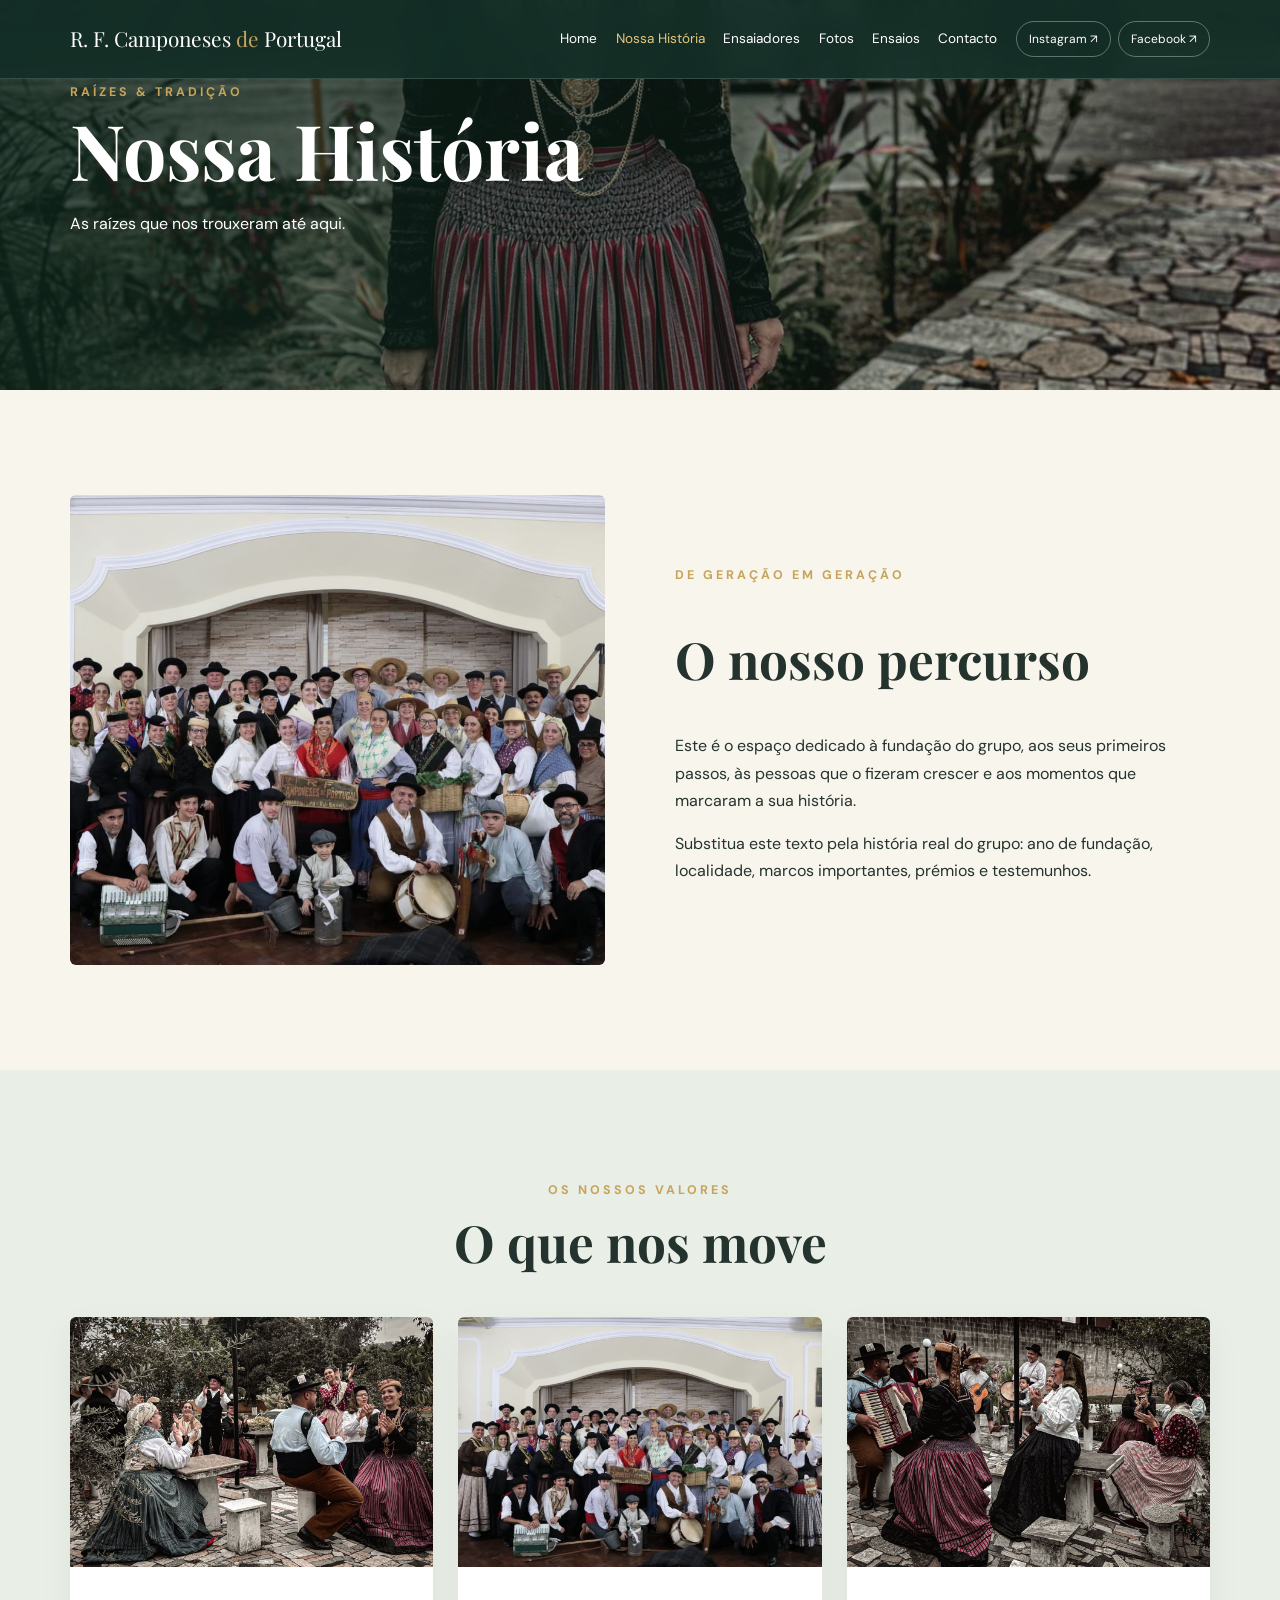
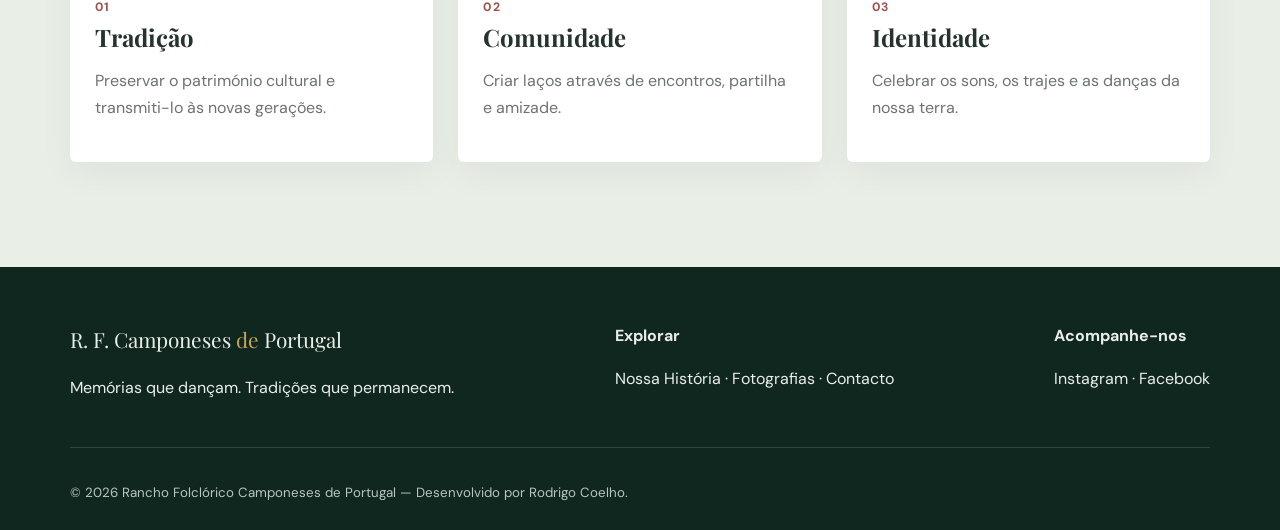
==== historia.html @ a711dc11 "Add files via upload" ====
<!doctype html>
<html lang="pt-PT">
  <head>
    <meta charset="UTF-8" />
    <meta name="viewport" content="width=device-width, initial-scale=1" />
    <meta name="theme-color" content="#244b3b" />
    <meta
      name="description"
      content="Raízes & Tradição — dança, música e cultura popular."
    />
    <title>R.F.Camponeses de Portugal</title>
    <link
      rel="shortcut icon"
      href="icons/brasaocamponeses.png"
      type="image/x-icon"
    />
    <link rel="stylesheet" href="style.css" />
  </head>
  <body>
    <div id="header"></div>
    <main>
      <section class="page-hero" data-bg="hero3">
        <div class="container">
          <span class="eyebrow">Raízes & Tradição</span>
          <h1>Nossa História</h1>
          <p>As raízes que nos trouxeram até aqui.</p>
        </div>
      </section>
      <section class="section">
        <div class="container split">
          <img data-img="group" alt="Comunidade e tradição" class="reveal" />
          <div class="reveal">
            <span class="eyebrow">De geração em geração</span>
            <h2>O nosso percurso</h2>
            <p>
              Este é o espaço dedicado à fundação do grupo, aos seus primeiros
              passos, às pessoas que o fizeram crescer e aos momentos que
              marcaram a sua história.
            </p>
            <p>
              Substitua este texto pela história real do grupo: ano de fundação,
              localidade, marcos importantes, prémios e testemunhos.
            </p>
          </div>
        </div>
      </section>
      <section class="section tinted">
        <div class="container">
          <div class="section-head">
            <span class="eyebrow">Os nossos valores</span>
            <h2>O que nos move</h2>
          </div>
          <div class="grid">
            <article class="card reveal">
              <img data-img="dance" alt="Tradição" loading="lazy" />
              <div class="card-body">
                <span class="tag">01</span>
                <h3>Tradição</h3>
                <p class="muted">
                  Preservar o património cultural e transmiti-lo às novas
                  gerações.
                </p>
              </div>
            </article>
            <article class="card reveal">
              <img data-img="group" alt="Comunidade" loading="lazy" />
              <div class="card-body">
                <span class="tag">02</span>
                <h3>Comunidade</h3>
                <p class="muted">
                  Criar laços através de encontros, partilha e amizade.
                </p>
              </div>
            </article>
            <article class="card reveal">
              <img data-img="music" alt="Identidade" loading="lazy" />
              <div class="card-body">
                <span class="tag">03</span>
                <h3>Identidade</h3>
                <p class="muted">
                  Celebrar os sons, os trajes e as danças da nossa terra.
                </p>
              </div>
            </article>
          </div>
        </div>
      </section>
    </main>
    <div id="footer"></div>
    <script src="script.js" defer></script>
  </body>
</html>
---- style.css ----
@import url("https://fonts.googleapis.com/css2?family=DM+Sans:wght@400;500;600;700&family=Playfair+Display:wght@500;600;700&display=swap");
:root {
  --green: #244b3b;
  --deep: #142f27;
  --red: #a34e48;
  --gold: #c6a45b;
  --cream: #f8f5ed;
  --ink: #25332e;
  --muted: #6b746d;
}
* {
  box-sizing: border-box;
}
html {
  scroll-behavior: smooth;
}
body {
  margin: 0;
  background: var(--cream);
  color: var(--ink);
  font-family: "DM Sans", sans-serif;
  line-height: 1.7;
}
h1,
h2,
h3 {
  font-family: "Playfair Display", serif;
  line-height: 1.18;
}
h1 {
  font-size: clamp(2.8rem, 6vw, 5.8rem);
}
h2 {
  font-size: clamp(2rem, 4vw, 3.5rem);
}
a {
  color: inherit;
  text-decoration: none;
}
img {
  display: block;
  width: 100%;
  object-fit: cover;
}
button,
input,
textarea {
  font: inherit;
}
button {
  cursor: pointer;
}
.container {
  width: min(1140px, 90%);
  margin: auto;
}
.header {
  position: fixed;
  inset: 0 0 auto;
  z-index: 100;
  background: rgba(20, 47, 39, 0.93);
  backdrop-filter: blur(14px);
  color: white;
  border-bottom: 1px solid #ffffff25;
}
.nav {
  min-height: 78px;
  display: flex;
  align-items: center;
  justify-content: space-between;
  gap: 1.2rem;
}
.brand {
  font-family: "Playfair Display", serif;
  font-size: 1.3rem;
  white-space: nowrap;
}
.brand span {
  color: var(--gold);
}
.nav-links {
  display: flex;
  align-items: center;
  gap: 1.15rem;
}
.nav-links > a {
  font-size: 0.85rem;
  transition: color 0.2s;
}
.nav-links > a:hover,
.nav-links > a.active {
  color: #e4c87c;
}
.socials {
  display: flex;
  gap: 0.45rem;
}
.socials a {
  border: 1px solid #ffffff55;
  border-radius: 30px;
  padding: 0.4rem 0.75rem;
  font-size: 0.75rem;
}
.menu-toggle {
  display: none;
  background: none;
  color: white;
  border: 0;
  font-size: 1.7rem;
}
.hero {
  height: min(820px, 100svh);
  min-height: 560px;
  position: relative;
  overflow: hidden;
  color: white;
  background: var(--deep);
}
.slide {
  position: absolute;
  inset: 0;
  opacity: 0;
  transition: opacity 1.1s ease;
  background-position: center;
  background-size: cover;
  transform: scale(1.05);
}
.slide.active {
  opacity: 1;
  animation: zoom 8s ease-out forwards;
}
@keyframes zoom {
  to {
    transform: scale(1);
  }
}
.hero:after,
.page-hero:after {
  content: "";
  position: absolute;
  inset: 0;
  background: linear-gradient(
    90deg,
    rgba(13, 39, 29, 0.8),
    rgba(13, 39, 29, 0.16)
  );
}
.hero-content {
  position: absolute;
  z-index: 2;
  left: max(5%, calc((100% - 1140px) / 2));
  top: 50%;
  transform: translateY(-43%);
  max-width: 720px;
}
.eyebrow {
  letter-spacing: 0.24em;
  text-transform: uppercase;
  font-size: 0.78rem;
  font-weight: 700;
  color: var(--gold);
}
.hero h1 {
  margin: 1rem 0;
}
.hero p {
  font-size: 1.15rem;
  max-width: 550px;
}
.btn {
  display: inline-flex;
  align-items: center;
  justify-content: center;
  padding: 0.85rem 1.6rem;
  background: var(--red);
  color: white;
  border: 1px solid var(--red);
  border-radius: 3px;
  transition: 0.25s;
}
.btn:hover {
  background: var(--green);
  border-color: var(--green);
  transform: translateY(-3px);
}
.btn-outline {
  background: transparent;
  border-color: var(--gold);
}
.hero-controls {
  position: absolute;
  z-index: 3;
  bottom: 35px;
  right: 5%;
  display: flex;
  gap: 10px;
}
.hero-controls button {
  border: 1px solid #ffffff88;
  background: #18382f88;
  color: white;
  width: 42px;
  height: 42px;
  border-radius: 50%;
}
.section {
  padding: 105px 0;
}
.section-head {
  text-align: center;
  max-width: 700px;
  margin: 0 auto 45px;
}
.section-head h2 {
  margin: 0.6rem 0;
}
.section-head p,
.muted {
  color: var(--muted);
}
.grid {
  display: grid;
  grid-template-columns: repeat(3, 1fr);
  gap: 25px;
}
.card {
  background: white;
  border-radius: 6px;
  overflow: hidden;
  box-shadow: 0 12px 35px #18372b0d;
  transition:
    transform 0.3s,
    box-shadow 0.3s;
}
.card:hover {
  transform: translateY(-8px);
  box-shadow: 0 18px 35px #18372b20;
}
.card img {
  height: 250px;
}
.card-body {
  padding: 25px;
}
.card h3 {
  font-size: 1.5rem;
  margin: 0.2rem 0;
}
.tag {
  font-size: 0.76rem;
  letter-spacing: 0.12em;
  text-transform: uppercase;
  color: var(--red);
  font-weight: 700;
}
.split {
  display: grid;
  grid-template-columns: 1fr 1fr;
  gap: 70px;
  align-items: center;
}
.split img {
  height: 470px;
  border-radius: 6px;
}
.tinted {
  background: #e9eee7;
}
.dark {
  background: var(--deep);
  color: white;
}
.dark .muted,
.dark .section-head p {
  color: #cad7cd;
}
.agenda-item {
  display: flex;
  justify-content: space-between;
  align-items: center;
  gap: 15px;
  border-bottom: 1px solid #d9ded5;
  padding: 22px 0;
}
.date {
  font-family: "Playfair Display", serif;
  font-size: 1.7rem;
  color: var(--red);
  min-width: 95px;
}
.agenda-item strong {
  display: block;
}
.parallax {
  min-height: 360px;
  background:
    linear-gradient(#17372e99, #17372eaa),
    url("images/fotografias/9.jpeg")
      center/cover fixed;
  display: grid;
  place-items: center;
  text-align: center;
  color: white;
  padding: 70px 20px;
}
.parallax h2 {
  max-width: 780px;
}
.page-hero {
  height: 390px;
  position: relative;
  display: grid;
  align-items: end;
  color: white;
  background-position: center;
  background-size: cover;
}
.page-hero .container {
  position: relative;
  z-index: 2;
  padding-bottom: 60px;
}
.page-hero h1 {
  margin: 0;
}
.filters {
  display: flex;
  gap: 12px;
  justify-content: center;
  margin-bottom: 35px;
  flex-wrap: wrap;
}
.filter {
  background: transparent;
  border: 1px solid #b6c3b9;
  padding: 9px 23px;
  border-radius: 40px;
}
.filter.active,
.filter:hover {
  background: var(--green);
  color: white;
}
.album {
  cursor: pointer;
}
.album img {
  height: 240px;
}
.album .card-body {
  display: flex;
  justify-content: space-between;
  align-items: center;
}
.portrait img {
  height: 350px;
  object-position: center top;
}
.form {
  display: grid;
  gap: 16px;
}
.form input,
.form textarea {
  padding: 15px;
  border: 1px solid #cbd3c9;
  background: white;
  border-radius: 4px;
  width: 100%;
}
.form textarea {
  min-height: 160px;
}
.footer {
  background: #10271f;
  color: #e9eee8;
  padding: 55px 0 25px;
}
.footer-grid {
  display: flex;
  justify-content: space-between;
  gap: 35px;
  flex-wrap: wrap;
}
.footer small {
  color: #b8c7bd;
}
.back-top {
  position: fixed;
  right: 24px;
  bottom: 24px;
  z-index: 110;
  border: 0;
  background: var(--red);
  color: white;
  width: 48px;
  height: 48px;
  border-radius: 50%;
  box-shadow: 0 8px 20px #0003;
  opacity: 0;
  pointer-events: none;
  transition: 0.3s;
}
.back-top.show {
  opacity: 1;
  pointer-events: auto;
}
.reveal {
  opacity: 0;
  transform: translateY(30px);
  transition:
    opacity 0.8s,
    transform 0.8s;
}
.reveal.visible {
  opacity: 1;
  transform: none;
}
.lightbox {
  position: fixed;
  inset: 0;
  z-index: 300;
  background: #07120ff0;
  display: none;
  place-items: center;
  padding: 65px 20px;
}
.lightbox.open {
  display: grid;
}
.lightbox img {
  max-width: 100%;
  max-height: 80vh;
  width: auto;
}
.lightbox button {
  position: absolute;
  top: 20px;
  right: 25px;
  color: white;
  background: none;
  border: 0;
  font-size: 2rem;
}
.notice {
  font-size: 0.85rem;
  color: var(--muted);
}
@media (max-width: 950px) {
  .menu-toggle {
    display: block;
  }
  .nav-links {
    display: none;
    position: absolute;
    top: 78px;
    left: 0;
    right: 0;
    padding: 22px 5%;
    background: var(--deep);
    flex-direction: column;
    align-items: stretch;
  }
  .nav-links.open {
    display: flex;
  }
  .socials {
    justify-content: center;
  }
  .grid {
    grid-template-columns: repeat(2, 1fr);
  }
  .split {
    gap: 30px;
  }
}
@media (max-width: 640px) {
  .hero {
    min-height: 610px;
  }
  .hero-content {
    right: 5%;
  }
  .grid,
  .split {
    grid-template-columns: 1fr;
  }
  .section {
    padding: 70px 0;
  }
  .split img {
    height: 320px;
  }
  .page-hero {
    height: 320px;
  }
  .agenda-item {
    align-items: flex-start;
  }
  .date {
    min-width: 75px;
    font-size: 1.35rem;
  }
  .card img {
    height: 230px;
  }
  .parallax {
    background-attachment: scroll;
  }
}
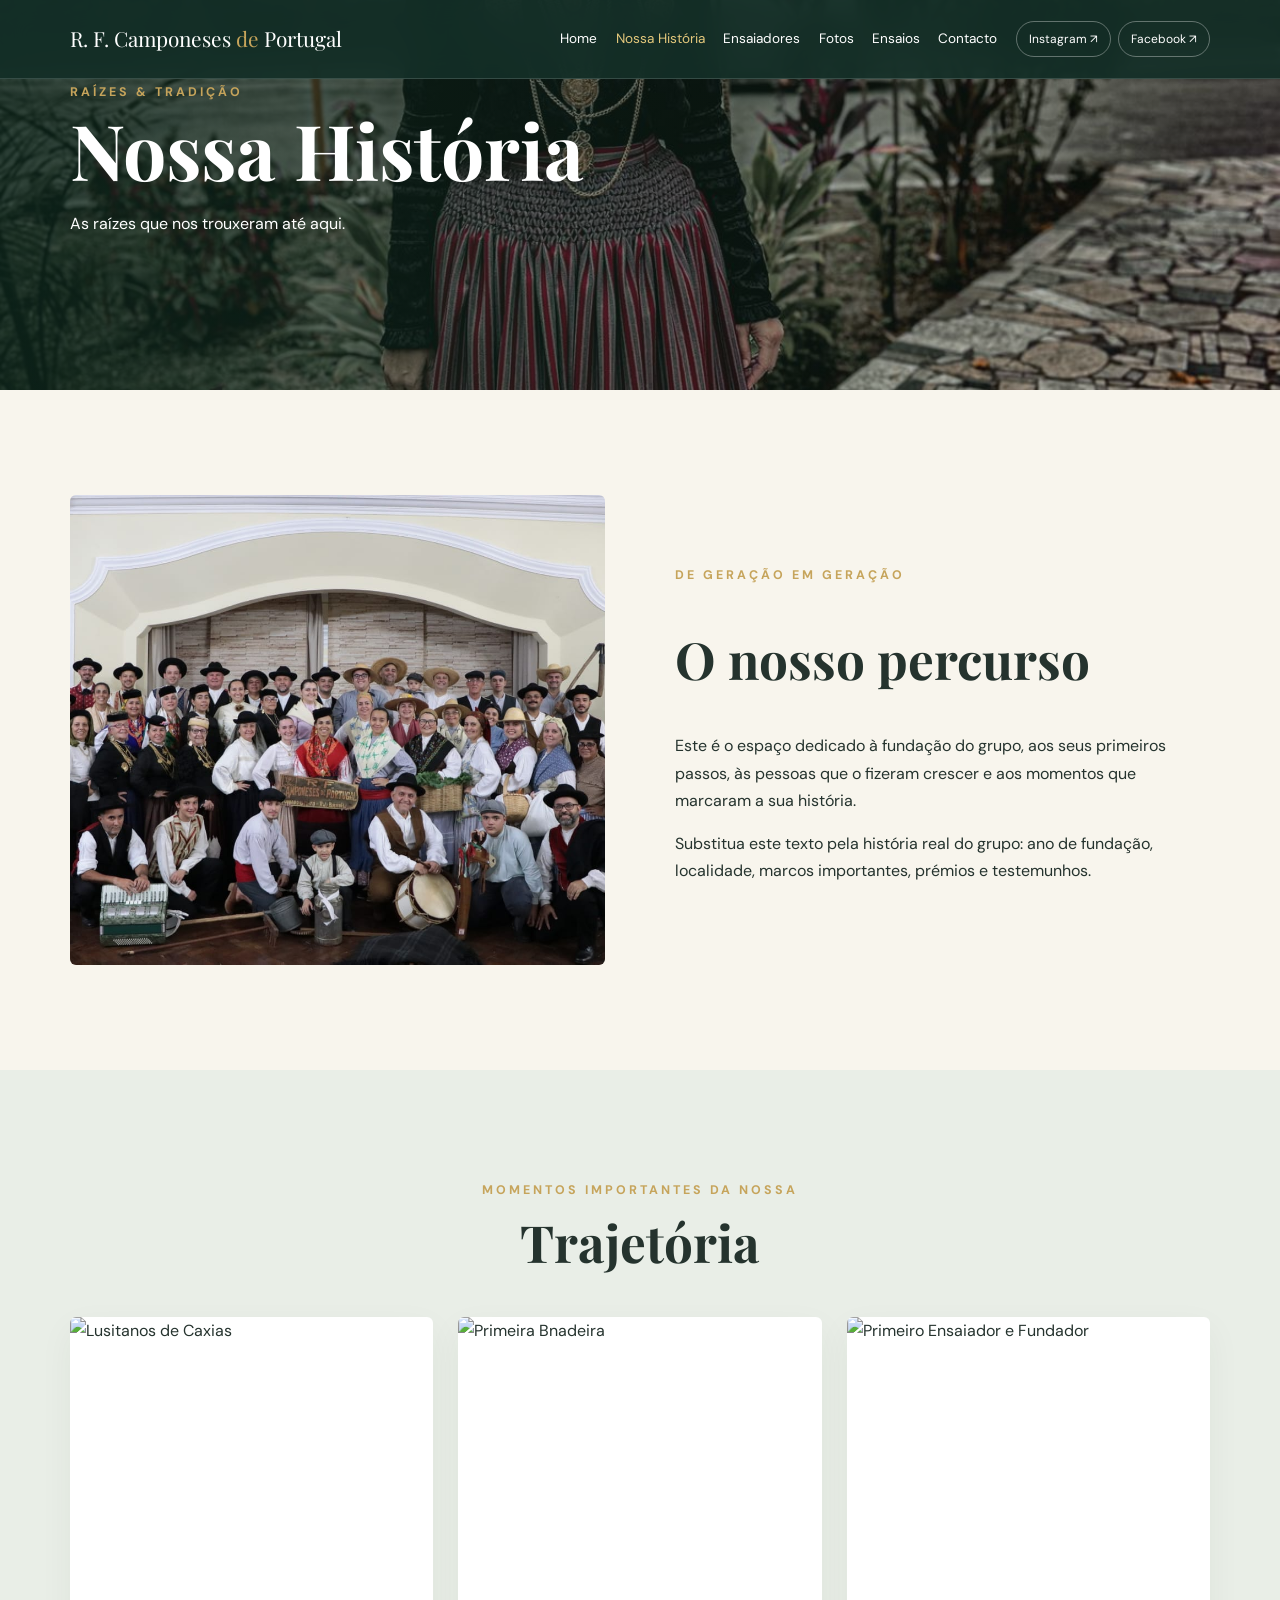
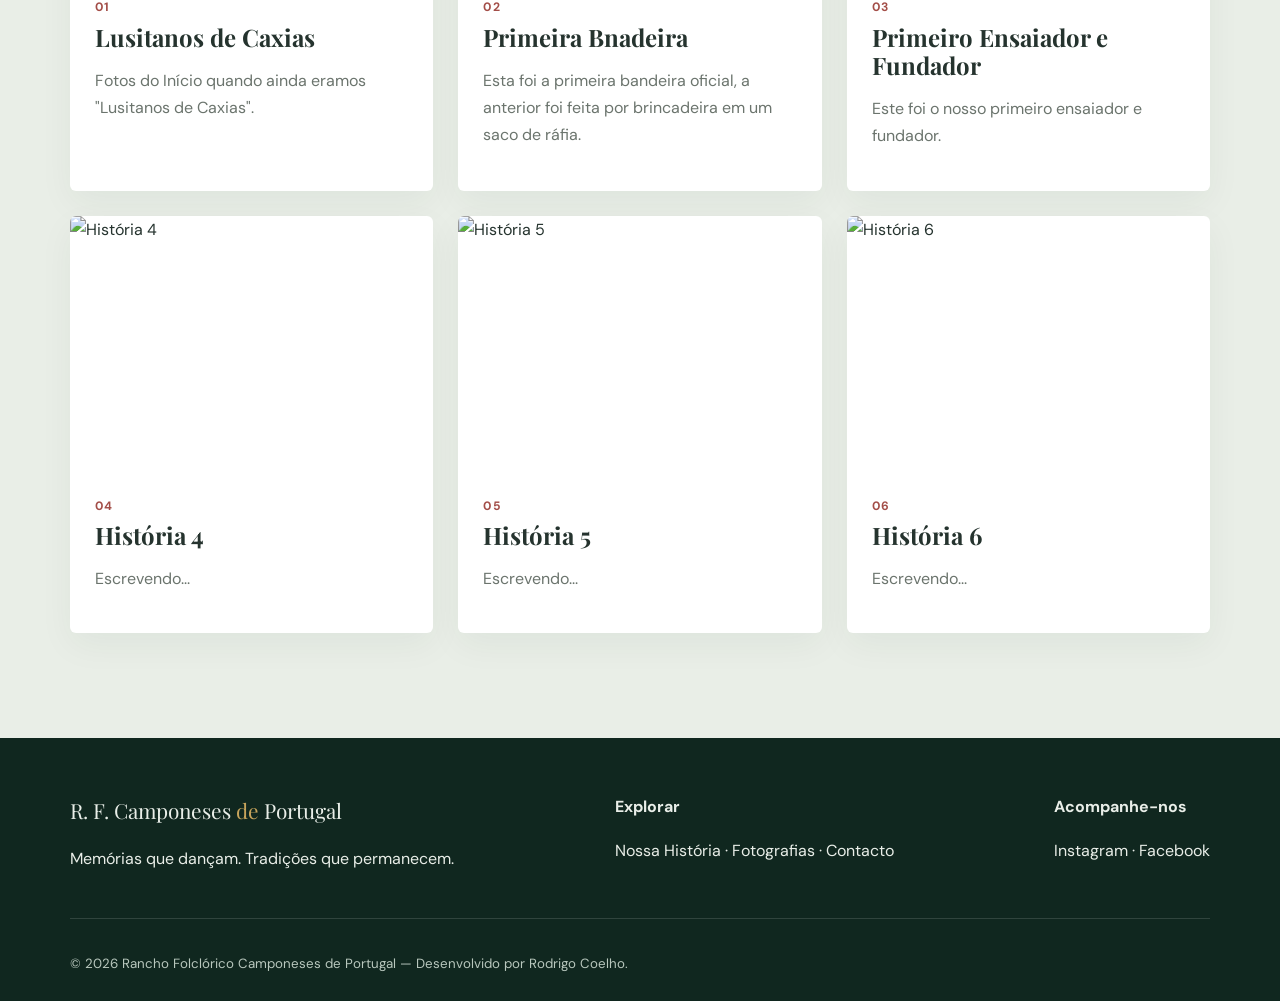
==== commit 09f21cc5: "Add files via upload" ====
--- a/historia.html
+++ b/historia.html
@@ -47,39 +47,75 @@
       <section class="section tinted">
         <div class="container">
           <div class="section-head">
-            <span class="eyebrow">Os nossos valores</span>
-            <h2>O que nos move</h2>
+            <span class="eyebrow">Momentos importantes da nossa</span>
+            <h2>Trajetória</h2>
           </div>
           <div class="grid">
             <article class="card reveal">
-              <img data-img="dance" alt="Tradição" loading="lazy" />
+              <img
+                data-img="historia1"
+                alt="Lusitanos de Caxias"
+                loading="lazy"
+              />
               <div class="card-body">
                 <span class="tag">01</span>
-                <h3>Tradição</h3>
+                <h3>Lusitanos de Caxias</h3>
                 <p class="muted">
-                  Preservar o património cultural e transmiti-lo às novas
-                  gerações.
+                  Fotos do Início quando ainda eramos "Lusitanos de Caxias".
                 </p>
               </div>
             </article>
             <article class="card reveal">
-              <img data-img="group" alt="Comunidade" loading="lazy" />
+              <img
+                data-img="historia2"
+                alt="Primeira Bnadeira"
+                loading="lazy"
+              />
               <div class="card-body">
                 <span class="tag">02</span>
-                <h3>Comunidade</h3>
+                <h3>Primeira Bnadeira</h3>
                 <p class="muted">
-                  Criar laços através de encontros, partilha e amizade.
+                  Esta foi a primeira bandeira oficial, a anterior foi feita por
+                  brincadeira em um saco de ráfia.
                 </p>
               </div>
             </article>
             <article class="card reveal">
-              <img data-img="music" alt="Identidade" loading="lazy" />
+              <img
+                data-img="historia3"
+                alt="Primeiro Ensaiador e Fundador"
+                loading="lazy"
+              />
               <div class="card-body">
                 <span class="tag">03</span>
-                <h3>Identidade</h3>
+                <h3>Primeiro Ensaiador e Fundador</h3>
                 <p class="muted">
-                  Celebrar os sons, os trajes e as danças da nossa terra.
+                  Este foi o nosso primeiro ensaiador e fundador.
                 </p>
+              </div>
+            </article>
+            <article class="card reveal">
+              <img data-img="music" alt="História 4" loading="lazy" />
+              <div class="card-body">
+                <span class="tag">04</span>
+                <h3>História 4</h3>
+                <p class="muted">Escrevendo...</p>
+              </div>
+            </article>
+            <article class="card reveal">
+              <img data-img="music" alt="História 5" loading="lazy" />
+              <div class="card-body">
+                <span class="tag">05</span>
+                <h3>História 5</h3>
+                <p class="muted">Escrevendo...</p>
+              </div>
+            </article>
+            <article class="card reveal">
+              <img data-img="music" alt="História 6" loading="lazy" />
+              <div class="card-body">
+                <span class="tag">06</span>
+                <h3>História 6</h3>
+                <p class="muted">Escrevendo...</p>
               </div>
             </article>
           </div>
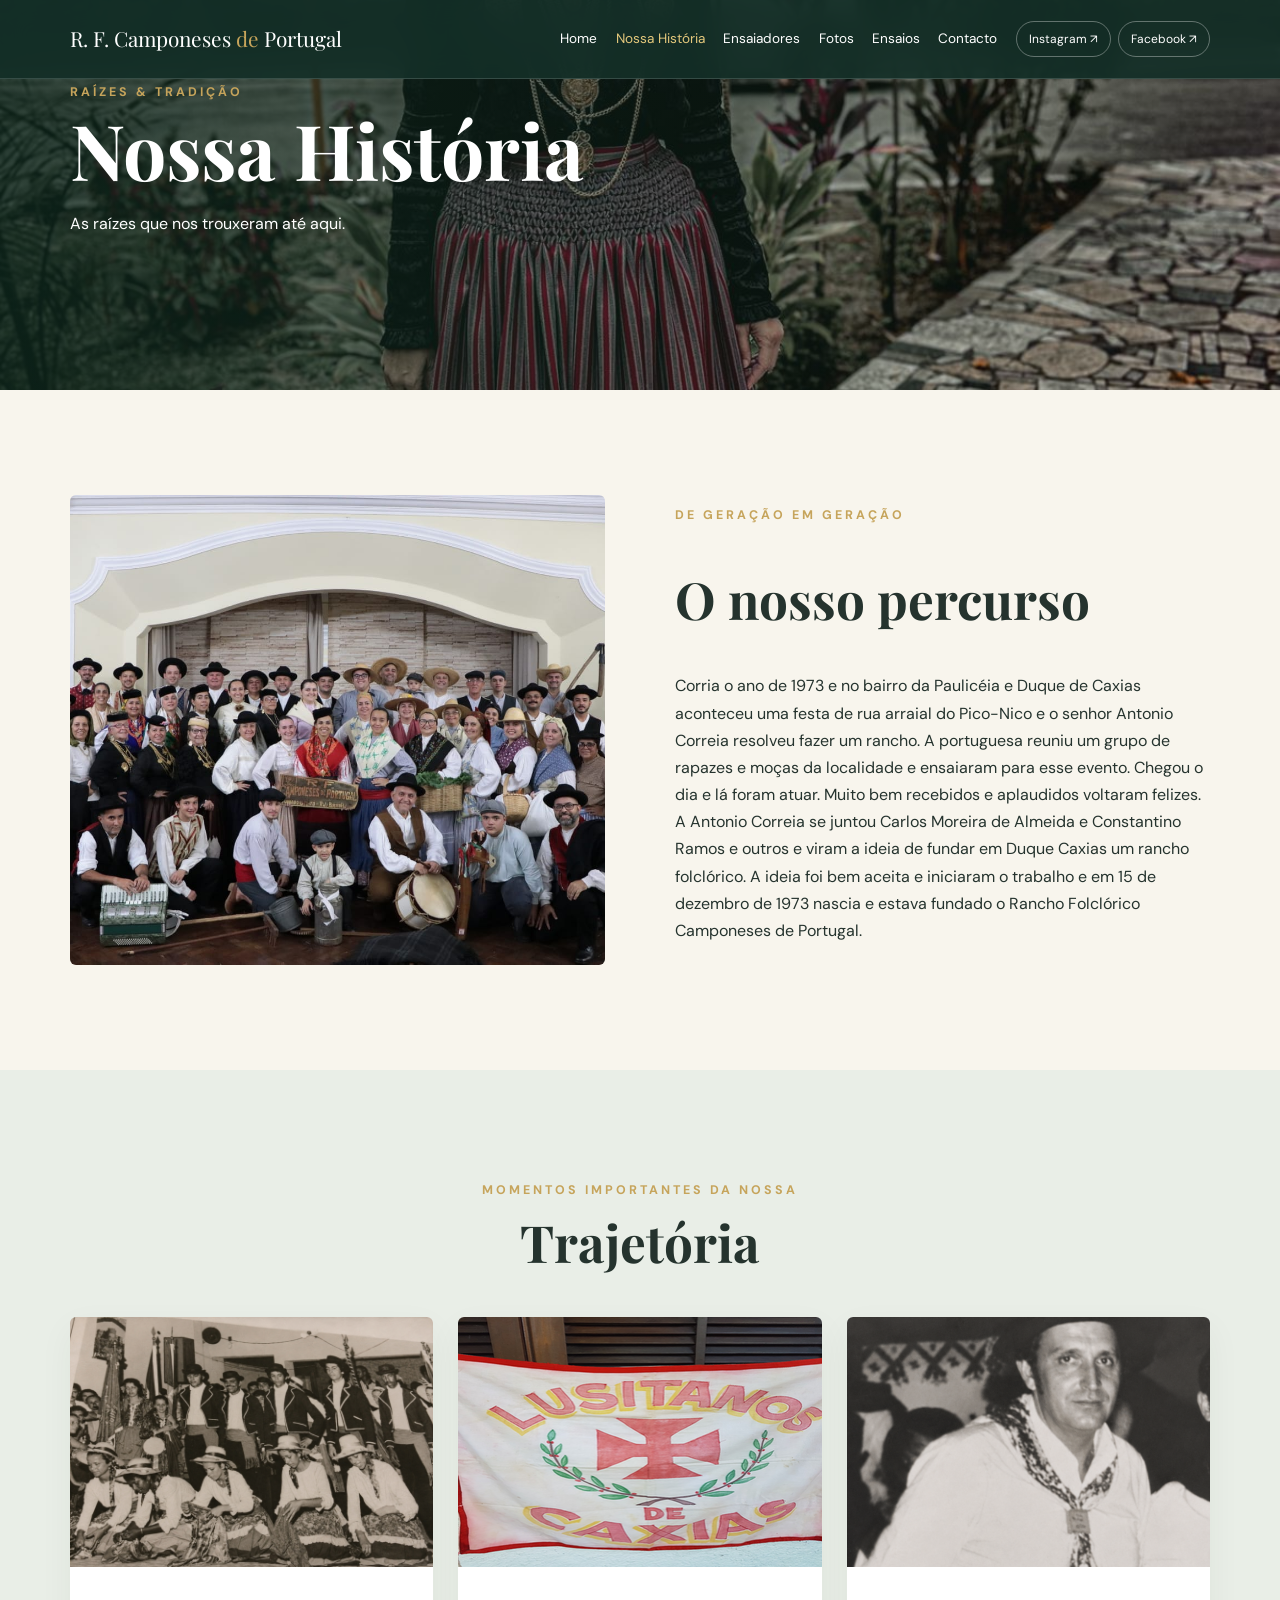
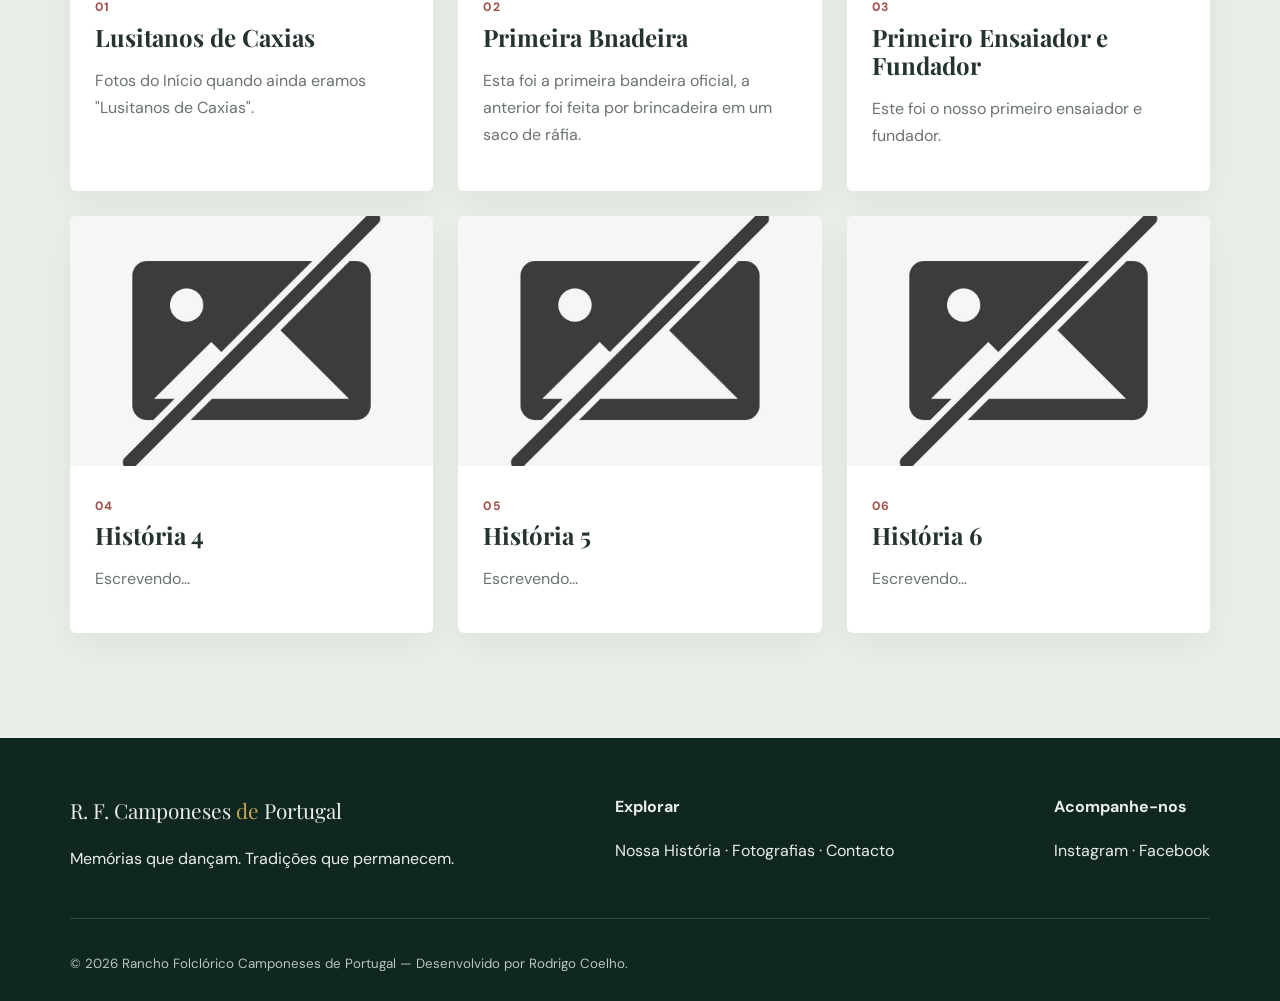
==== commit b8494ac3: "Add files via upload" ====
--- a/historia.html
+++ b/historia.html
@@ -33,13 +33,16 @@
             <span class="eyebrow">De geração em geração</span>
             <h2>O nosso percurso</h2>
             <p>
-              Este é o espaço dedicado à fundação do grupo, aos seus primeiros
-              passos, às pessoas que o fizeram crescer e aos momentos que
-              marcaram a sua história.
-            </p>
-            <p>
-              Substitua este texto pela história real do grupo: ano de fundação,
-              localidade, marcos importantes, prémios e testemunhos.
+              Corria o ano de 1973 e no bairro da Paulicéia e Duque de Caxias
+              aconteceu uma festa de rua arraial do Pico-Nico e o senhor Antonio
+              Correia resolveu fazer um rancho. A portuguesa reuniu um grupo de
+              rapazes e moças da localidade e ensaiaram para esse evento. Chegou
+              o dia e lá foram atuar. Muito bem recebidos e aplaudidos voltaram
+              felizes. A Antonio Correia se juntou Carlos Moreira de Almeida e
+              Constantino Ramos e outros e viram a ideia de fundar em Duque
+              Caxias um rancho folclórico. A ideia foi bem aceita e iniciaram o
+              trabalho e em 15 de dezembro de 1973 nascia e estava fundado o
+              Rancho Folclórico Camponeses de Portugal.
             </p>
           </div>
         </div>
